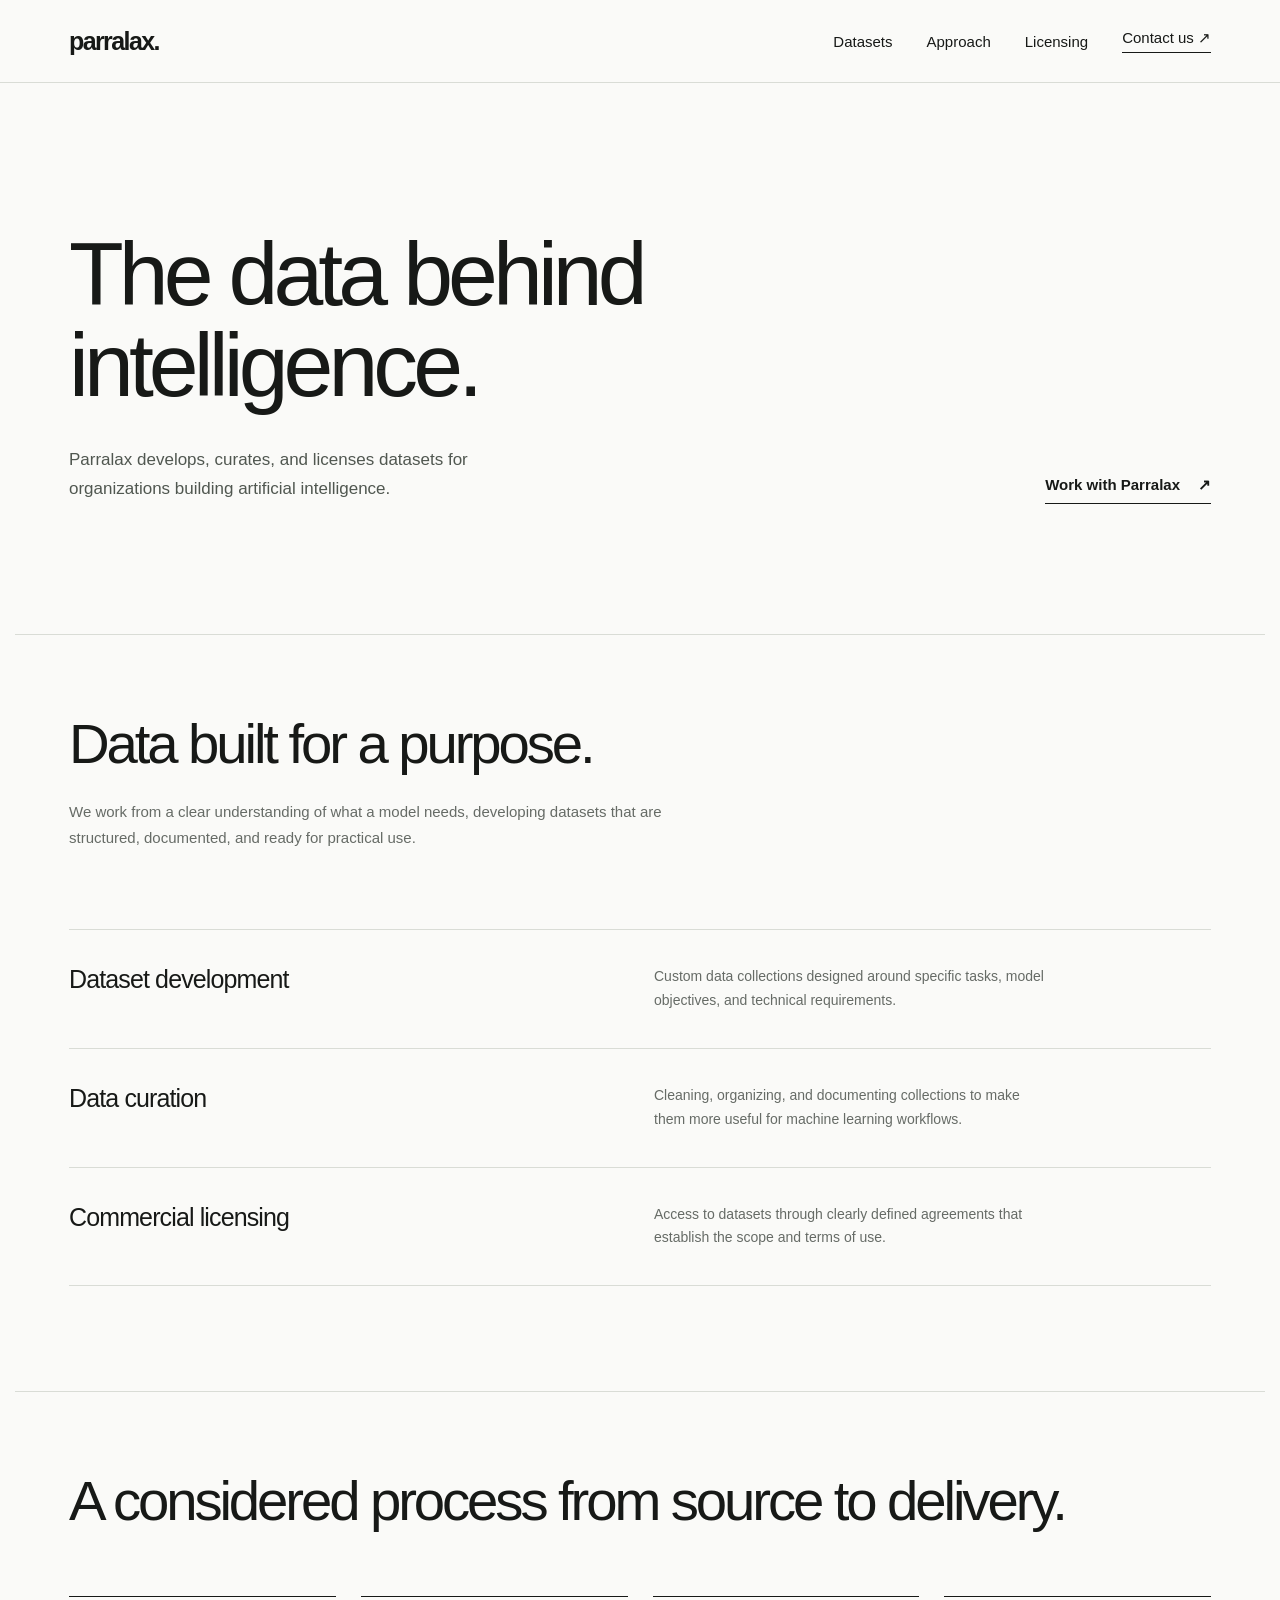
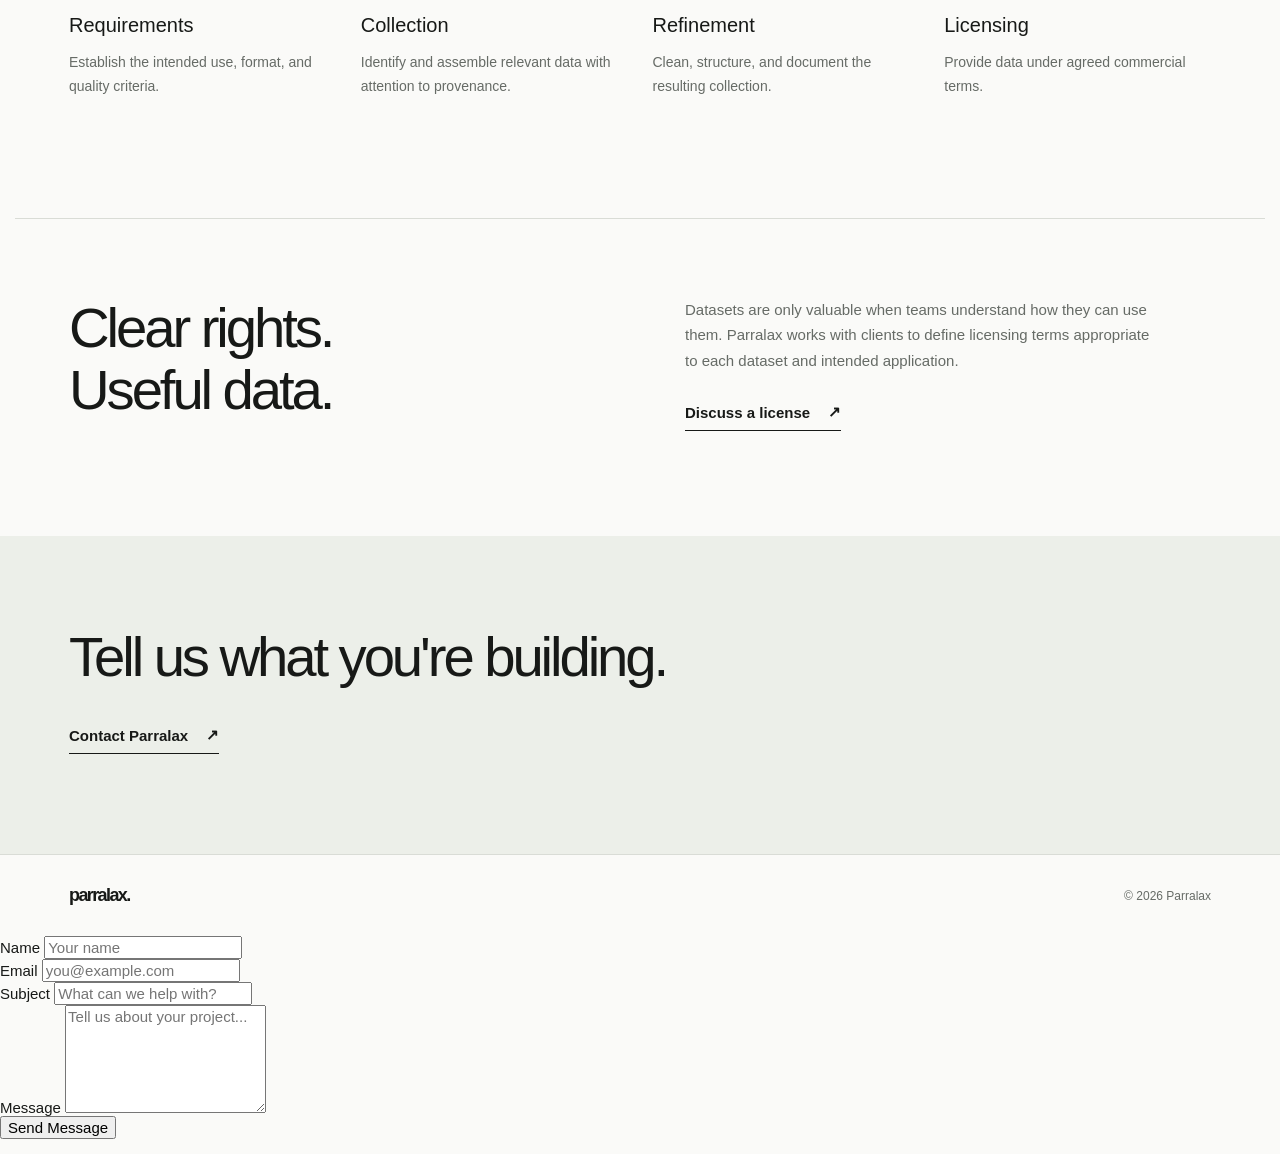
==== index.html @ 5c869d38 "Refactor contact form structure and improve semantics" ====
<!DOCTYPE html>

<html lang="en"><head><meta charset="utf-8"/><meta content="width=device-width, initial-scale=1" name="viewport"/><title>Parralax</title><style>
:root{--paper:#fafaf8;--ink:#171917;--muted:#666b66;--rule:#d9dcd6;--accent:#445a4b}*{box-sizing:border-box}html{scroll-behavior:smooth}body{margin:0;background:var(--paper);color:var(--ink);font-family:Arial,Helvetica,sans-serif;font-size:15px;-webkit-font-smoothing:antialiased}a{color:inherit;text-decoration:none}button,input,textarea,select{font:inherit}button{cursor:pointer}.shell{max-width:1250px;margin:auto;padding:0 54px}.header{border-bottom:1px solid var(--rule)}.header-inner{height:82px;display:flex;align-items:center;justify-content:space-between}.logo{font-weight:700;font-size:25px;letter-spacing:-1.6px}.nav{display:flex;align-items:center;gap:34px;font-size:13px}.nav a:hover,.footer a:hover{color:var(--accent)}.nav .contact-link{border-bottom:1px solid var(--ink);padding-bottom:5px}.eyebrow{font-size:11px;letter-spacing:.12em;text-transform:uppercase;font-weight:700;color:var(--muted)}h1,h2,h3,p{margin-top:0}h1,h2{font-weight:500;letter-spacing:-.055em}h1{font-size:clamp(58px,7vw,105px);line-height:1.02;max-width:930px;margin:34px 0 34px}h2{font-size:clamp(35px,4.4vw,61px);line-height:1.1;margin:0}p{line-height:1.7}.hero{padding-top:112px;padding-bottom:130px}.hero-bottom{display:flex;justify-content:space-between;gap:50px;align-items:end}.hero-bottom p{max-width:460px;font-size:17px;color:#505750;margin:0}.text-link{display:inline-flex;align-items:center;gap:18px;font-size:13px;font-weight:700;border-bottom:1px solid var(--ink);padding-bottom:9px;white-space:nowrap}.text-link:hover{color:var(--accent);border-color:var(--accent)}.section{border-top:1px solid var(--rule);padding-top:78px;padding-bottom:105px}.section-top{display:grid;grid-template-columns:1fr 2fr;gap:60px;margin-bottom:64px}.section-top p{max-width:620px;color:var(--muted);margin-top:25px}.offerings{border-top:1px solid var(--rule)}.offering{display:grid;grid-template-columns:90px 1fr 1fr;gap:28px;align-items:start;padding:35px 0;border-bottom:1px solid var(--rule)}.offering .index{font-size:12px;color:var(--muted);padding-top:6px}.offering h3{font-size:25px;font-weight:500;letter-spacing:-.035em;margin:0}.offering p{max-width:390px;color:var(--muted);font-size:14px;margin:0}.process{display:grid;grid-template-columns:repeat(4,1fr);gap:25px}.process article{border-top:1px solid var(--ink);padding-top:17px}.process span{font-size:12px;color:var(--muted)}.process h3{font-weight:500;font-size:20px;margin:45px 0 14px}.process p{font-size:14px;color:var(--muted)}.licensing{display:grid;grid-template-columns:1fr 1fr;gap:90px;align-items:start}.licensing p{color:var(--muted);max-width:470px}.licensing .text-link{margin-top:15px}.bottom-cta{background:#ecefe9;padding:90px 0 100px}.bottom-cta h2{max-width:680px;margin:20px 0 38px}.footer{border-top:1px solid var(--rule);padding:30px 0}.footer-inner{display:flex;justify-content:space-between;gap:20px;color:var(--muted);font-size:12px}.footer .logo{font-size:18px;color:var(--ink)}.page{display:none}.page.active{display:block}.contact-hero{padding:100px 0 75px;border-bottom:1px solid var(--rule)}.contact-hero h1{font-size:clamp(55px,6vw,83px);margin-bottom:20px}.contact-hero p{font-size:17px;max-width:570px;color:var(--muted)}.contact-grid{display:grid;grid-template-columns:1fr 1.35fr;gap:110px;padding-top:75px;padding-bottom:120px}.contact-info h2{font-size:33px;margin:18px 0 25px}.contact-info p{color:var(--muted);max-width:340px}.contact-info a{border-bottom:1px solid var(--ink);padding-bottom:4px}.contact-form{display:grid;gap:23px}.field{display:grid;gap:9px}.field label{font-size:12px;font-weight:700}.field input,.field select,.field textarea{width:100%;border:1px solid #c8cec7;background:transparent;border-radius:0;padding:15px 14px;color:var(--ink);outline:none}.field input:focus,.field textarea:focus,.field select:focus{border-color:var(--ink)}.field textarea{min-height:155px;resize:vertical}.submit{background:var(--ink);color:white;border:1px solid var(--ink);padding:16px 23px;justify-self:start;font-size:13px}.submit:hover{background:#394b3e}.form-note{font-size:12px;color:var(--muted);max-width:440px}.mobile-menu{display:none}@media(max-width:750px){.shell{padding:0 24px}.header-inner{height:70px}.nav{gap:17px}.nav .desktop{display:none}.hero{padding-top:80px;padding-bottom:90px}.hero-bottom,.section-top,.licensing,.contact-grid{display:block}.hero-bottom p{margin-bottom:35px}.section{padding-top:60px;padding-bottom:75px}.section-top{margin-bottom:45px}.section-top h2{margin-top:25px}.offering{grid-template-columns:40px 1fr;gap:16px}.offering p{grid-column:2}.process{grid-template-columns:1fr 1fr;gap:25px}.process h3{margin-top:25px}.licensing p{margin-top:25px}.contact-grid{padding-top:55px;padding-bottom:85px}.contact-info{margin-bottom:50px}.footer-inner{flex-wrap:wrap}h1{letter-spacing:-.06em}}@media(max-width:430px){.process{grid-template-columns:1fr}.nav{font-size:12px}.logo{font-size:22px}}

/* Simplified hierarchy: no microcopy or numbered labels */
.section-top{grid-template-columns:1fr;gap:0}.offering{grid-template-columns:1fr 1fr}.offering p{grid-column:auto}.contact-info h2{margin-top:0}.bottom-cta h2{margin-top:0}.process h3{margin-top:0}.footer-inner{align-items:center}.field label{font-size:14px}.nav,.text-link,.submit{font-size:15px}@media(max-width:750px){.offering{grid-template-columns:1fr}.offering p{grid-column:auto}}
</style><link href="[data-uri]" rel="icon" type="image/png"/></head><body><header class="header"><div class="shell header-inner"><a class="logo" data-page="home" href="#home">parralax.</a><nav class="nav"><a class="desktop" data-anchor="datasets" data-page="home" href="#datasets">Datasets</a><a class="desktop" data-anchor="approach" data-page="home" href="#approach">Approach</a><a class="desktop" data-anchor="licensing" data-page="home" href="#licensing">Licensing</a><a class="contact-link" data-page="contact" href="#contact">Contact us ↗</a></nav></div></header>
<main><div class="page active" id="home"><section class="shell hero"><h1>The data behind intelligence.</h1><div class="hero-bottom"><p>Parralax develops, curates, and licenses datasets for organizations building artificial intelligence.</p><a class="text-link" data-page="contact" href="#contact">Work with Parralax <span>↗</span></a></div></section><section class="shell section" id="datasets"><div class="section-top"><div><h2>Data built for a purpose.</h2><p>We work from a clear understanding of what a model needs, developing datasets that are structured, documented, and ready for practical use.</p></div></div><div class="offerings"><article class="offering"><h3>Dataset development</h3><p>Custom data collections designed around specific tasks, model objectives, and technical requirements.</p></article><article class="offering"><h3>Data curation</h3><p>Cleaning, organizing, and documenting collections to make them more useful for machine learning workflows.</p></article><article class="offering"><h3>Commercial licensing</h3><p>Access to datasets through clearly defined agreements that establish the scope and terms of use.</p></article></div></section><section class="shell section" id="approach"><div class="section-top"><div><h2>A considered process from source to delivery.</h2></div></div><div class="process"><article><h3>Requirements</h3><p>Establish the intended use, format, and quality criteria.</p></article><article><h3>Collection</h3><p>Identify and assemble relevant data with attention to provenance.</p></article><article><h3>Refinement</h3><p>Clean, structure, and document the resulting collection.</p></article><article><h3>Licensing</h3><p>Provide data under agreed commercial terms.</p></article></div></section><section class="shell section" id="licensing"><div class="licensing"><div><h2>Clear rights.<br/>Useful data.</h2></div><div><p>Datasets are only valuable when teams understand how they can use them. Parralax works with clients to define licensing terms appropriate to each dataset and intended application.</p><a class="text-link" data-page="contact" href="#contact">Discuss a license <span>↗</span></a></div></div></section><section class="bottom-cta"><div class="shell"><h2>Tell us what you're building.</h2><a class="text-link" data-page="contact" href="#contact">Contact Parralax <span>↗</span></a></div></section></div>
<div class="page" id="contact"><section class="shell contact-hero"><h1>Let's talk data.</h1><p>Looking for a dataset, exploring licensing, or interested in a custom project? Tell us what you have in mind.</p></section><section class="shell contact-grid"><div class="contact-info"><h2>Start a conversation.</h2><p>Share a few details about your organization and what you're looking to build. We'll use that information to understand your inquiry.</p><p>For general inquiries:<br/><a href="mailto:michaelzhymanov@gmail.com">michaelzhymanov@gmail.com</a></p></div><form class="contact-form" id="inquiry-form"><div class="field"><label for="name">Your name *</label><input autocomplete="name" id="name" name="name" required=""/></div><div class="field"><label for="email">Work email *</label><input autocomplete="email" id="email" name="email" required="" type="email"/></div><div class="field"><label for="organization">Organization</label><input autocomplete="organization" id="organization" name="organization"/></div><div class="field"><label for="interest">What are you interested in?</label><select id="interest" name="interest"><option>Custom dataset development</option><option>Existing datasets</option><option>Data licensing</option><option>General inquiry</option></select></div><div class="field"><label for="message">Tell us about your project *</label><textarea id="message" name="message" placeholder="What type of data do you need? What are you building?" required=""></textarea></div><button class="submit" type="submit">Prepare email ↗</button></form></section></div></main>
<footer class="footer"><div class="shell footer-inner"><a class="logo" data-page="home" href="#home">parralax.</a><span>© 2026 Parralax</span></div></footer><script>
function showPage(){let isContact=location.hash==='#contact';document.querySelectorAll('.page').forEach(p=>p.classList.toggle('active',p.id===(isContact?'contact':'home')));if(isContact){window.scrollTo(0,0)}else if(location.hash&&location.hash!=='#home'){requestAnimationFrame(()=>document.querySelector(location.hash)?.scrollIntoView())}else{window.scrollTo(0,0)}}window.addEventListener('hashchange',showPage);showPage();document.getElementById('inquiry-form').addEventListener('submit',e=>{e.preventDefault();const f=e.currentTarget;if(!f.reportValidity())return;const d=new FormData(f);const body=`Name: ${d.get('name')}\nEmail: ${d.get('email')}\nOrganization: ${d.get('organization')}\nInterest: ${d.get('interest')}\n\n${d.get('message')}`;location.href=`mailto:michaelzhymanov@gmail.com?subject=${encodeURIComponent('Parralax inquiry: '+d.get('interest'))}&body=${encodeURIComponent(body)}`});
</script></body></html>

<form id="contact-form">
  <div class="form-group">
    <label for="name">Name</label>
    <input
      type="text"
      id="name"
      name="name"
      placeholder="Your name"
      autocomplete="name"
      required
    />
  </div>

  <div class="form-group">
    <label for="email">Email</label>
    <input
      type="email"
      id="email"
      name="email"
      placeholder="you@example.com"
      autocomplete="email"
      required
    />
  </div>

  <div class="form-group">
    <label for="subject">Subject</label>
    <input
      type="text"
      id="subject"
      name="subject"
      placeholder="What can we help with?"
      required
    />
  </div>

  <div class="form-group">
    <label for="message">Message</label>
    <textarea
      id="message"
      name="message"
      rows="6"
      placeholder="Tell us about your project..."
      required
    ></textarea>
  </div>

  <button type="submit" id="submit-button">
    Send Message
  </button>

  <p
    id="form-status"
    role="status"
    aria-live="polite"
  ></p>
</form>

<script src="contact.js" defer></script>
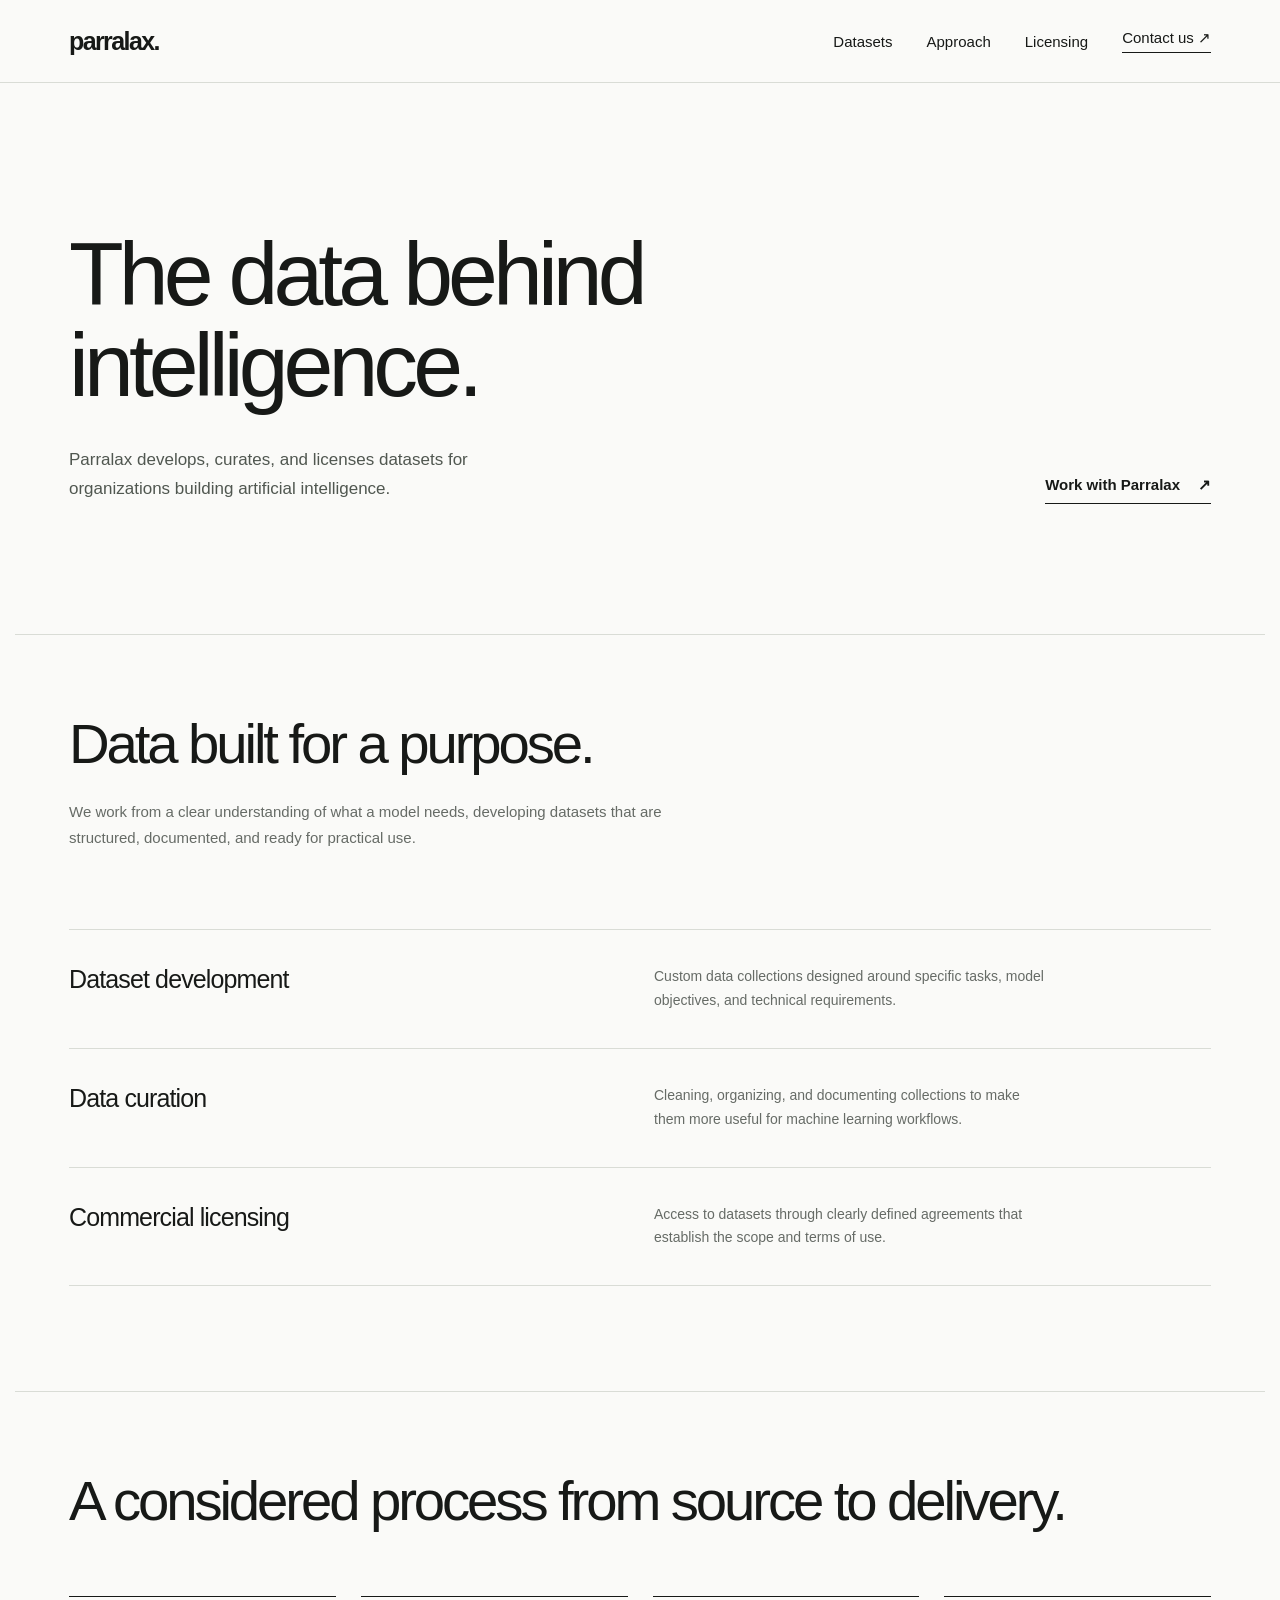
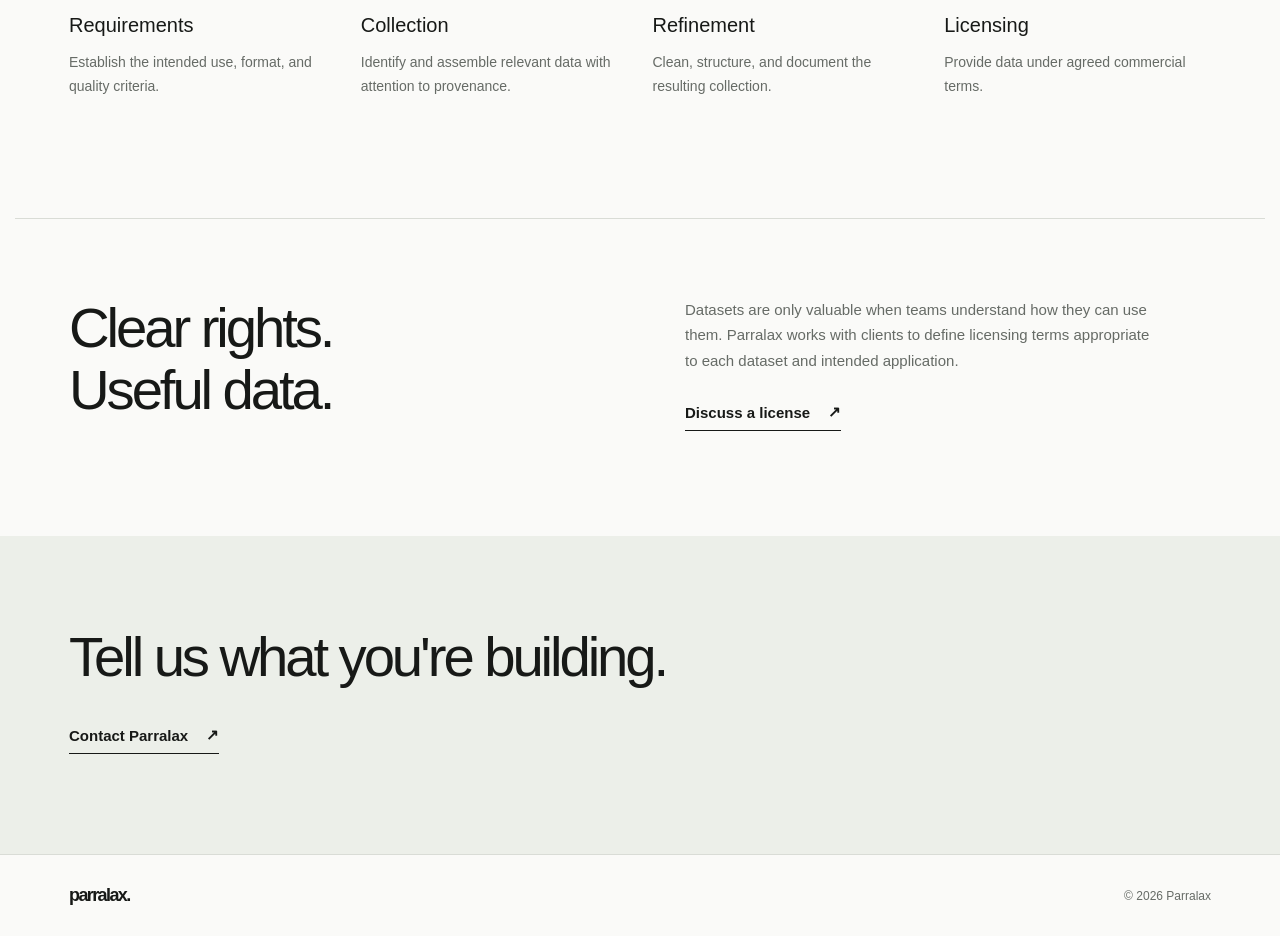
==== commit 1432916a: "Remove contact form and associated scripts" ====
--- a/index.html
+++ b/index.html
@@ -12,63 +12,4 @@
 function showPage(){let isContact=location.hash==='#contact';document.querySelectorAll('.page').forEach(p=>p.classList.toggle('active',p.id===(isContact?'contact':'home')));if(isContact){window.scrollTo(0,0)}else if(location.hash&&location.hash!=='#home'){requestAnimationFrame(()=>document.querySelector(location.hash)?.scrollIntoView())}else{window.scrollTo(0,0)}}window.addEventListener('hashchange',showPage);showPage();document.getElementById('inquiry-form').addEventListener('submit',e=>{e.preventDefault();const f=e.currentTarget;if(!f.reportValidity())return;const d=new FormData(f);const body=`Name: ${d.get('name')}\nEmail: ${d.get('email')}\nOrganization: ${d.get('organization')}\nInterest: ${d.get('interest')}\n\n${d.get('message')}`;location.href=`mailto:michaelzhymanov@gmail.com?subject=${encodeURIComponent('Parralax inquiry: '+d.get('interest'))}&body=${encodeURIComponent(body)}`});
 </script></body></html>
 
-<form id="contact-form">
-  <div class="form-group">
-    <label for="name">Name</label>
-    <input
-      type="text"
-      id="name"
-      name="name"
-      placeholder="Your name"
-      autocomplete="name"
-      required
-    />
-  </div>
 
-  <div class="form-group">
-    <label for="email">Email</label>
-    <input
-      type="email"
-      id="email"
-      name="email"
-      placeholder="you@example.com"
-      autocomplete="email"
-      required
-    />
-  </div>
-
-  <div class="form-group">
-    <label for="subject">Subject</label>
-    <input
-      type="text"
-      id="subject"
-      name="subject"
-      placeholder="What can we help with?"
-      required
-    />
-  </div>
-
-  <div class="form-group">
-    <label for="message">Message</label>
-    <textarea
-      id="message"
-      name="message"
-      rows="6"
-      placeholder="Tell us about your project..."
-      required
-    ></textarea>
-  </div>
-
-  <button type="submit" id="submit-button">
-    Send Message
-  </button>
-
-  <p
-    id="form-status"
-    role="status"
-    aria-live="polite"
-  ></p>
-</form>
-
-<script src="contact.js" defer></script>
-
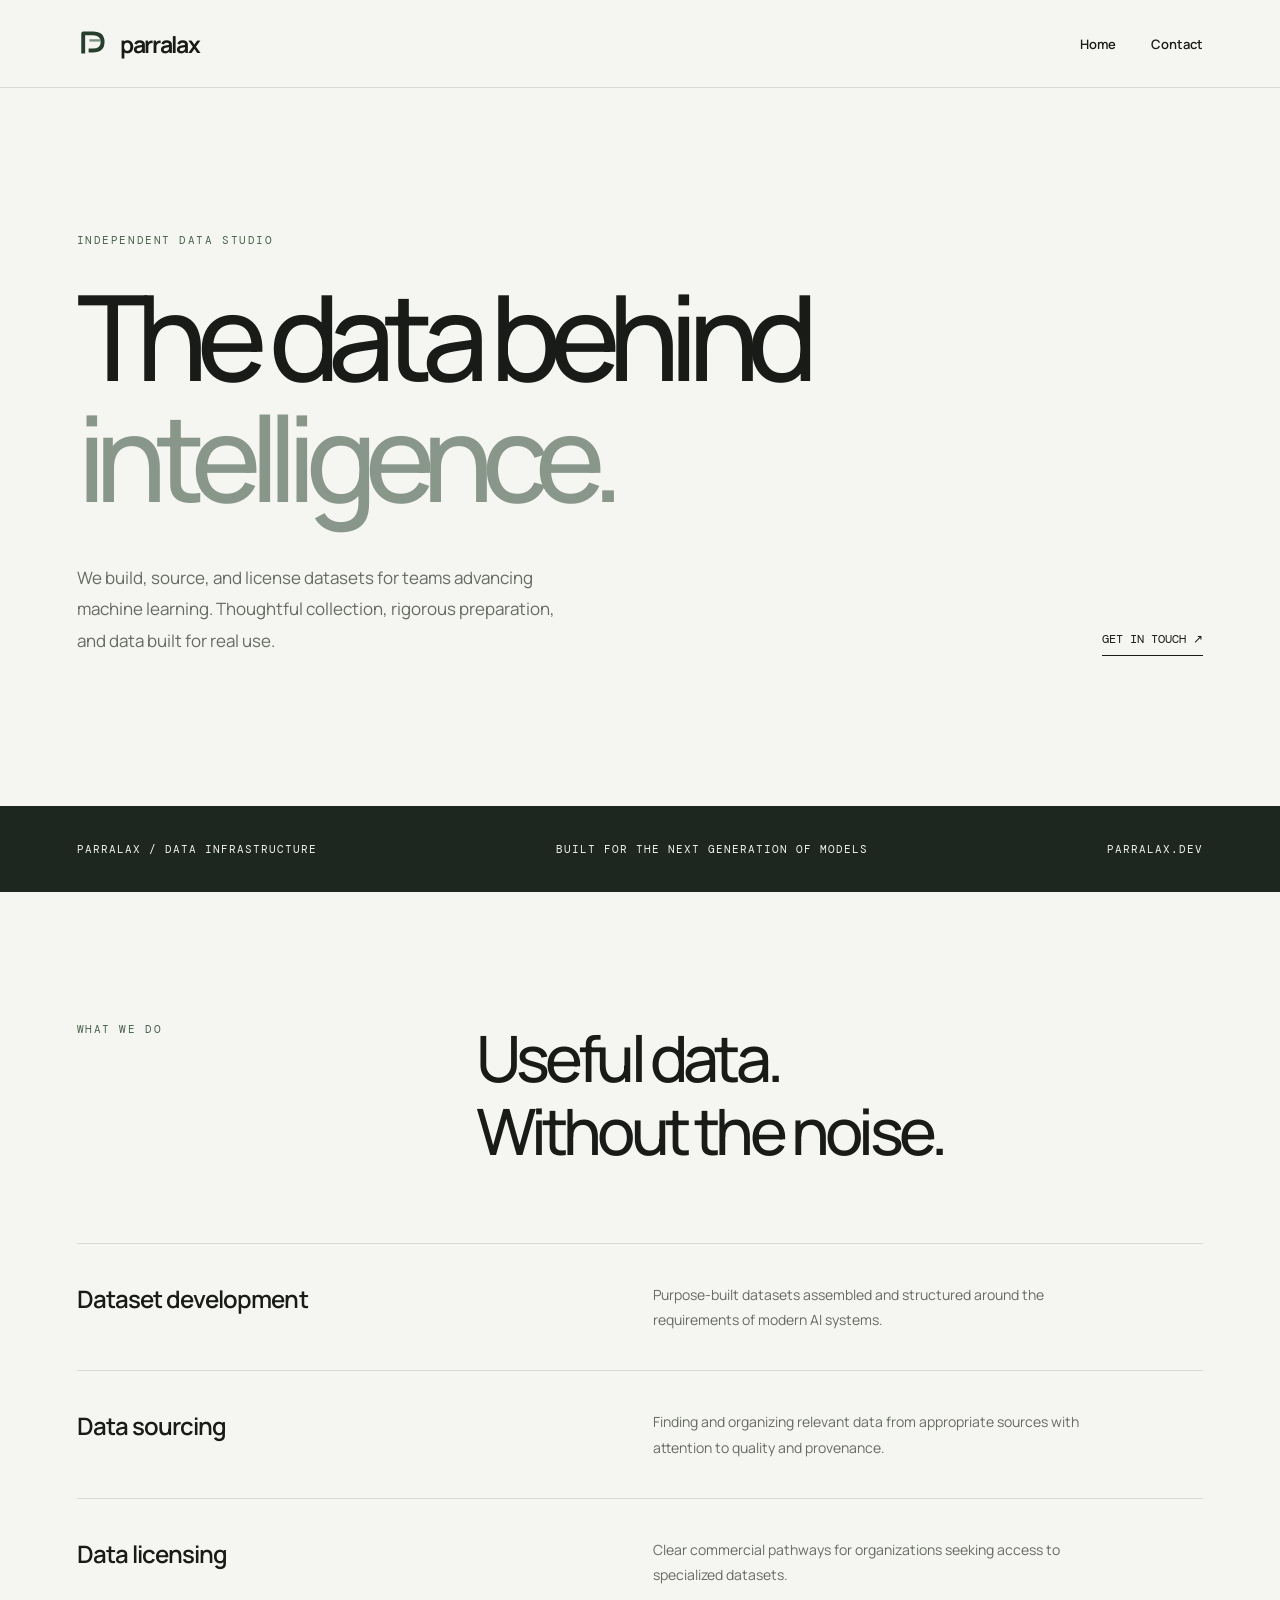
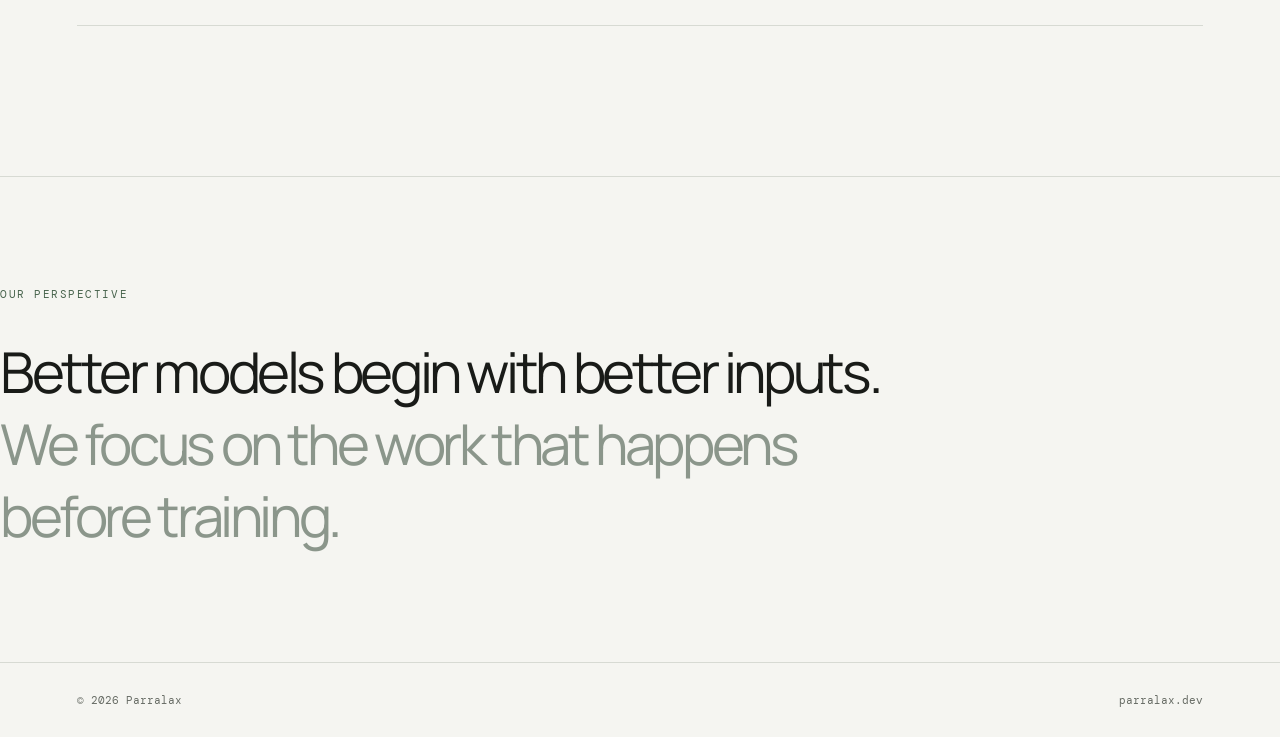
==== commit 2699960b: "Update index.html" ====
--- a/index.html
+++ b/index.html
@@ -1,15 +1,5 @@
-<!DOCTYPE html>
-
-<html lang="en"><head><meta charset="utf-8"/><meta content="width=device-width, initial-scale=1" name="viewport"/><title>Parralax</title><style>
-:root{--paper:#fafaf8;--ink:#171917;--muted:#666b66;--rule:#d9dcd6;--accent:#445a4b}*{box-sizing:border-box}html{scroll-behavior:smooth}body{margin:0;background:var(--paper);color:var(--ink);font-family:Arial,Helvetica,sans-serif;font-size:15px;-webkit-font-smoothing:antialiased}a{color:inherit;text-decoration:none}button,input,textarea,select{font:inherit}button{cursor:pointer}.shell{max-width:1250px;margin:auto;padding:0 54px}.header{border-bottom:1px solid var(--rule)}.header-inner{height:82px;display:flex;align-items:center;justify-content:space-between}.logo{font-weight:700;font-size:25px;letter-spacing:-1.6px}.nav{display:flex;align-items:center;gap:34px;font-size:13px}.nav a:hover,.footer a:hover{color:var(--accent)}.nav .contact-link{border-bottom:1px solid var(--ink);padding-bottom:5px}.eyebrow{font-size:11px;letter-spacing:.12em;text-transform:uppercase;font-weight:700;color:var(--muted)}h1,h2,h3,p{margin-top:0}h1,h2{font-weight:500;letter-spacing:-.055em}h1{font-size:clamp(58px,7vw,105px);line-height:1.02;max-width:930px;margin:34px 0 34px}h2{font-size:clamp(35px,4.4vw,61px);line-height:1.1;margin:0}p{line-height:1.7}.hero{padding-top:112px;padding-bottom:130px}.hero-bottom{display:flex;justify-content:space-between;gap:50px;align-items:end}.hero-bottom p{max-width:460px;font-size:17px;color:#505750;margin:0}.text-link{display:inline-flex;align-items:center;gap:18px;font-size:13px;font-weight:700;border-bottom:1px solid var(--ink);padding-bottom:9px;white-space:nowrap}.text-link:hover{color:var(--accent);border-color:var(--accent)}.section{border-top:1px solid var(--rule);padding-top:78px;padding-bottom:105px}.section-top{display:grid;grid-template-columns:1fr 2fr;gap:60px;margin-bottom:64px}.section-top p{max-width:620px;color:var(--muted);margin-top:25px}.offerings{border-top:1px solid var(--rule)}.offering{display:grid;grid-template-columns:90px 1fr 1fr;gap:28px;align-items:start;padding:35px 0;border-bottom:1px solid var(--rule)}.offering .index{font-size:12px;color:var(--muted);padding-top:6px}.offering h3{font-size:25px;font-weight:500;letter-spacing:-.035em;margin:0}.offering p{max-width:390px;color:var(--muted);font-size:14px;margin:0}.process{display:grid;grid-template-columns:repeat(4,1fr);gap:25px}.process article{border-top:1px solid var(--ink);padding-top:17px}.process span{font-size:12px;color:var(--muted)}.process h3{font-weight:500;font-size:20px;margin:45px 0 14px}.process p{font-size:14px;color:var(--muted)}.licensing{display:grid;grid-template-columns:1fr 1fr;gap:90px;align-items:start}.licensing p{color:var(--muted);max-width:470px}.licensing .text-link{margin-top:15px}.bottom-cta{background:#ecefe9;padding:90px 0 100px}.bottom-cta h2{max-width:680px;margin:20px 0 38px}.footer{border-top:1px solid var(--rule);padding:30px 0}.footer-inner{display:flex;justify-content:space-between;gap:20px;color:var(--muted);font-size:12px}.footer .logo{font-size:18px;color:var(--ink)}.page{display:none}.page.active{display:block}.contact-hero{padding:100px 0 75px;border-bottom:1px solid var(--rule)}.contact-hero h1{font-size:clamp(55px,6vw,83px);margin-bottom:20px}.contact-hero p{font-size:17px;max-width:570px;color:var(--muted)}.contact-grid{display:grid;grid-template-columns:1fr 1.35fr;gap:110px;padding-top:75px;padding-bottom:120px}.contact-info h2{font-size:33px;margin:18px 0 25px}.contact-info p{color:var(--muted);max-width:340px}.contact-info a{border-bottom:1px solid var(--ink);padding-bottom:4px}.contact-form{display:grid;gap:23px}.field{display:grid;gap:9px}.field label{font-size:12px;font-weight:700}.field input,.field select,.field textarea{width:100%;border:1px solid #c8cec7;background:transparent;border-radius:0;padding:15px 14px;color:var(--ink);outline:none}.field input:focus,.field textarea:focus,.field select:focus{border-color:var(--ink)}.field textarea{min-height:155px;resize:vertical}.submit{background:var(--ink);color:white;border:1px solid var(--ink);padding:16px 23px;justify-self:start;font-size:13px}.submit:hover{background:#394b3e}.form-note{font-size:12px;color:var(--muted);max-width:440px}.mobile-menu{display:none}@media(max-width:750px){.shell{padding:0 24px}.header-inner{height:70px}.nav{gap:17px}.nav .desktop{display:none}.hero{padding-top:80px;padding-bottom:90px}.hero-bottom,.section-top,.licensing,.contact-grid{display:block}.hero-bottom p{margin-bottom:35px}.section{padding-top:60px;padding-bottom:75px}.section-top{margin-bottom:45px}.section-top h2{margin-top:25px}.offering{grid-template-columns:40px 1fr;gap:16px}.offering p{grid-column:2}.process{grid-template-columns:1fr 1fr;gap:25px}.process h3{margin-top:25px}.licensing p{margin-top:25px}.contact-grid{padding-top:55px;padding-bottom:85px}.contact-info{margin-bottom:50px}.footer-inner{flex-wrap:wrap}h1{letter-spacing:-.06em}}@media(max-width:430px){.process{grid-template-columns:1fr}.nav{font-size:12px}.logo{font-size:22px}}
-
-/* Simplified hierarchy: no microcopy or numbered labels */
-.section-top{grid-template-columns:1fr;gap:0}.offering{grid-template-columns:1fr 1fr}.offering p{grid-column:auto}.contact-info h2{margin-top:0}.bottom-cta h2{margin-top:0}.process h3{margin-top:0}.footer-inner{align-items:center}.field label{font-size:14px}.nav,.text-link,.submit{font-size:15px}@media(max-width:750px){.offering{grid-template-columns:1fr}.offering p{grid-column:auto}}
-</style><link href="[data-uri]" rel="icon" type="image/png"/></head><body><header class="header"><div class="shell header-inner"><a class="logo" data-page="home" href="#home">parralax.</a><nav class="nav"><a class="desktop" data-anchor="datasets" data-page="home" href="#datasets">Datasets</a><a class="desktop" data-anchor="approach" data-page="home" href="#approach">Approach</a><a class="desktop" data-anchor="licensing" data-page="home" href="#licensing">Licensing</a><a class="contact-link" data-page="contact" href="#contact">Contact us ↗</a></nav></div></header>
-<main><div class="page active" id="home"><section class="shell hero"><h1>The data behind intelligence.</h1><div class="hero-bottom"><p>Parralax develops, curates, and licenses datasets for organizations building artificial intelligence.</p><a class="text-link" data-page="contact" href="#contact">Work with Parralax <span>↗</span></a></div></section><section class="shell section" id="datasets"><div class="section-top"><div><h2>Data built for a purpose.</h2><p>We work from a clear understanding of what a model needs, developing datasets that are structured, documented, and ready for practical use.</p></div></div><div class="offerings"><article class="offering"><h3>Dataset development</h3><p>Custom data collections designed around specific tasks, model objectives, and technical requirements.</p></article><article class="offering"><h3>Data curation</h3><p>Cleaning, organizing, and documenting collections to make them more useful for machine learning workflows.</p></article><article class="offering"><h3>Commercial licensing</h3><p>Access to datasets through clearly defined agreements that establish the scope and terms of use.</p></article></div></section><section class="shell section" id="approach"><div class="section-top"><div><h2>A considered process from source to delivery.</h2></div></div><div class="process"><article><h3>Requirements</h3><p>Establish the intended use, format, and quality criteria.</p></article><article><h3>Collection</h3><p>Identify and assemble relevant data with attention to provenance.</p></article><article><h3>Refinement</h3><p>Clean, structure, and document the resulting collection.</p></article><article><h3>Licensing</h3><p>Provide data under agreed commercial terms.</p></article></div></section><section class="shell section" id="licensing"><div class="licensing"><div><h2>Clear rights.<br/>Useful data.</h2></div><div><p>Datasets are only valuable when teams understand how they can use them. Parralax works with clients to define licensing terms appropriate to each dataset and intended application.</p><a class="text-link" data-page="contact" href="#contact">Discuss a license <span>↗</span></a></div></div></section><section class="bottom-cta"><div class="shell"><h2>Tell us what you're building.</h2><a class="text-link" data-page="contact" href="#contact">Contact Parralax <span>↗</span></a></div></section></div>
-<div class="page" id="contact"><section class="shell contact-hero"><h1>Let's talk data.</h1><p>Looking for a dataset, exploring licensing, or interested in a custom project? Tell us what you have in mind.</p></section><section class="shell contact-grid"><div class="contact-info"><h2>Start a conversation.</h2><p>Share a few details about your organization and what you're looking to build. We'll use that information to understand your inquiry.</p><p>For general inquiries:<br/><a href="mailto:michaelzhymanov@gmail.com">michaelzhymanov@gmail.com</a></p></div><form class="contact-form" id="inquiry-form"><div class="field"><label for="name">Your name *</label><input autocomplete="name" id="name" name="name" required=""/></div><div class="field"><label for="email">Work email *</label><input autocomplete="email" id="email" name="email" required="" type="email"/></div><div class="field"><label for="organization">Organization</label><input autocomplete="organization" id="organization" name="organization"/></div><div class="field"><label for="interest">What are you interested in?</label><select id="interest" name="interest"><option>Custom dataset development</option><option>Existing datasets</option><option>Data licensing</option><option>General inquiry</option></select></div><div class="field"><label for="message">Tell us about your project *</label><textarea id="message" name="message" placeholder="What type of data do you need? What are you building?" required=""></textarea></div><button class="submit" type="submit">Prepare email ↗</button></form></section></div></main>
-<footer class="footer"><div class="shell footer-inner"><a class="logo" data-page="home" href="#home">parralax.</a><span>© 2026 Parralax</span></div></footer><script>
-function showPage(){let isContact=location.hash==='#contact';document.querySelectorAll('.page').forEach(p=>p.classList.toggle('active',p.id===(isContact?'contact':'home')));if(isContact){window.scrollTo(0,0)}else if(location.hash&&location.hash!=='#home'){requestAnimationFrame(()=>document.querySelector(location.hash)?.scrollIntoView())}else{window.scrollTo(0,0)}}window.addEventListener('hashchange',showPage);showPage();document.getElementById('inquiry-form').addEventListener('submit',e=>{e.preventDefault();const f=e.currentTarget;if(!f.reportValidity())return;const d=new FormData(f);const body=`Name: ${d.get('name')}\nEmail: ${d.get('email')}\nOrganization: ${d.get('organization')}\nInterest: ${d.get('interest')}\n\n${d.get('message')}`;location.href=`mailto:michaelzhymanov@gmail.com?subject=${encodeURIComponent('Parralax inquiry: '+d.get('interest'))}&body=${encodeURIComponent(body)}`});
-</script></body></html>
-
-
+<!doctype html>
+<html lang="en"><head><meta charset="utf-8"><meta name="viewport" content="width=device-width,initial-scale=1"><meta name="theme-color" content="#f5f5f1"><meta name="description" content="Parralax develops and licenses datasets for machine learning."><title>Parralax — Data for intelligence</title><link rel="icon" type="image/svg+xml" href="data:image/svg+xml,%3Csvg%20xmlns%3D%22http%3A%2F%2Fwww.w3.org%2F2000%2Fsvg%22%20viewBox%3D%220%200%2064%2064%22%3E%3Cpath%20d%3D%22M12%2055V9h23c15%200%2023%208%2023%2021S50%2051%2035%2051H25%22%20fill%3D%22none%22%20stroke%3D%22%23263e2c%22%20stroke-width%3D%228%22%20stroke-linejoin%3D%22round%22%2F%3E%3Cpath%20d%3D%22M25%2026h26%22%20stroke%3D%22%2378917c%22%20stroke-width%3D%225%22%2F%3E%3C%2Fsvg%3E"><style>
+@import url('https://fonts.googleapis.com/css2?family=DM+Mono:wght@400;500&family=Manrope:wght@400;500;600;700&display=swap');
+:root{--bg:#f5f5f1;--ink:#191b18;--muted:#666b64;--line:#d7dad3;--accent:#47634c}*{box-sizing:border-box}html{scroll-behavior:smooth}body{margin:0;background:var(--bg);color:var(--ink);font-family:Manrope,Arial,sans-serif;-webkit-font-smoothing:antialiased}a{color:inherit;text-decoration:none}header{height:88px;border-bottom:1px solid var(--line);display:flex;align-items:center;justify-content:space-between;padding:0 max(6vw,24px)}.brand{display:flex;gap:12px;align-items:center;font-weight:700;letter-spacing:-.055em;font-size:23px}.brand svg{width:31px;height:31px}.nav{display:flex;gap:35px;font-size:13px;font-weight:600}.nav a{transition:opacity .2s}.nav a:hover{opacity:.5}.shell{max-width:1420px;margin:auto;padding:0 max(6vw,24px)}.eyebrow{font:11px 'DM Mono',monospace;letter-spacing:.14em;text-transform:uppercase;color:var(--accent)}.hero{padding-top:145px;padding-bottom:150px;min-height:650px}.hero h1{font-size:clamp(60px,9.3vw,145px);font-weight:500;letter-spacing:-.095em;line-height:1.02;max-width:1150px;margin:28px 0 44px}.hero h1 em{font-style:normal;color:#89978a}.hero-bottom{display:flex;align-items:end;justify-content:space-between;gap:30px}.hero p{font-size:17px;line-height:1.85;color:var(--muted);max-width:480px;margin:0}.text-link{font:12px 'DM Mono',monospace;border-bottom:1px solid var(--ink);padding-bottom:8px;white-space:nowrap}.band{background:#1e2620;color:#f2f3ee;padding:36px max(6vw,24px);display:flex;justify-content:space-between;gap:20px;font:11px 'DM Mono',monospace;letter-spacing:.09em;text-transform:uppercase}.section{padding-top:130px;padding-bottom:150px}.section-header{display:grid;grid-template-columns:1fr 2fr;gap:35px;margin-bottom:75px}.section-header h2{font-size:clamp(36px,5vw,72px);letter-spacing:-.075em;line-height:1.14;font-weight:500;margin:0}.services{border-top:1px solid var(--line)}.service{display:grid;grid-template-columns:1fr 1fr;gap:25px;align-items:start;padding:38px 0;border-bottom:1px solid var(--line)}.service h3{font-size:24px;letter-spacing:-.04em;font-weight:600;margin:0}.service p{margin:0;color:var(--muted);font-size:14px;line-height:1.8;max-width:430px}.statement{padding:110px 0;border-top:1px solid var(--line)}.statement p{max-width:950px;font-size:clamp(30px,4.4vw,65px);line-height:1.28;letter-spacing:-.06em;margin:0}.statement span{color:#8b968b}footer{border-top:1px solid var(--line);padding:30px max(6vw,24px);display:flex;justify-content:space-between;color:var(--muted);font:11px 'DM Mono',monospace}.contact-kicker{font:12px 'DM Mono',monospace;letter-spacing:.08em;color:var(--accent);margin:0 0 24px}.contact-heading{font-size:clamp(54px,8vw,112px);font-weight:500;letter-spacing:-.085em;line-height:1.05;margin:0 0 72px}.contact-heading span{color:#8b968b}.contact-note{font:11px 'DM Mono',monospace;color:var(--muted);margin:18px 0 0}.contact{min-height:calc(100vh - 155px);display:flex;align-items:center;padding-top:90px;padding-bottom:110px}.contact-inner{width:100%}.contact-rule{height:1px;background:var(--line)}.contact a{display:flex;align-items:center;justify-content:space-between;gap:24px;padding:62px 0;font-size:clamp(24px,5.3vw,76px);font-weight:500;letter-spacing:-.07em;line-height:1.2;overflow-wrap:anywhere;transition:color .2s}.contact a:hover{color:var(--accent)}.contact-arrow{font-family:Arial,sans-serif;font-size:clamp(26px,4vw,55px);font-weight:400;letter-spacing:0;flex-shrink:0;transition:transform .2s}.contact a:hover .contact-arrow{transform:translate(5px,-5px)}.hidden{display:none!important}@media(max-width:700px){header{height:72px}.hero{padding-top:100px;padding-bottom:100px;min-height:auto}.hero-bottom,.band{flex-direction:column;align-items:start}.section{padding-top:90px;padding-bottom:100px}.section-header{grid-template-columns:1fr;gap:25px}.service{grid-template-columns:1fr}.service p{grid-column:1}.statement{padding:80px 0}.nav{gap:20px}.contact a{padding:40px 0;gap:10px}.contact-arrow{font-size:26px}footer{gap:15px;flex-wrap:wrap}}
+</style></head><body><header><a class="brand" href="#/" aria-label="Parralax home"><svg viewBox="0 0 40 40" fill="none" aria-hidden="true"><path d="M8 33V7h12.5C29 7 33 11.4 33 18s-4 11-12.5 11H15" stroke="#263e2c" stroke-width="5" stroke-linejoin="round"/><path d="M16 16h14" stroke="#78917c" stroke-width="3"/></svg>parralax</a><nav class="nav"><a href="#/" data-nav="home">Home</a><a href="#/contact" data-nav="contact">Contact</a></nav></header><main id="home"><section class="shell hero"><div class="eyebrow">Independent data studio</div><h1>The data behind <em>intelligence.</em></h1><div class="hero-bottom"><p>We build, source, and license datasets for teams advancing machine learning. Thoughtful collection, rigorous preparation, and data built for real use.</p><a class="text-link" href="#/contact">GET IN TOUCH ↗</a></div></section><div class="band"><span>Parralax / Data infrastructure</span><span>Built for the next generation of models</span><span>Parralax.dev</span></div><section class="shell section"><div class="section-header"><div class="eyebrow">What we do</div><h2>Useful data.<br>Without the noise.</h2></div><div class="services"><div class="service"><h3>Dataset development</h3><p>Purpose-built datasets assembled and structured around the requirements of modern AI systems.</p></div><div class="service"><h3>Data sourcing</h3><p>Finding and organizing relevant data from appropriate sources with attention to quality and provenance.</p></div><div class="service"><h3>Data licensing</h3><p>Clear commercial pathways for organizations seeking access to specialized datasets.</p></div></div></section><section class="shell statement"><div class="eyebrow" style="margin-bottom:35px">Our perspective</div><p>Better models begin with better inputs. <span>We focus on the work that happens before training.</span></p></section></main><main id="contact" class="shell contact hidden"><div class="contact-inner"><p class="contact-kicker">CONTACT / PARRALAX</p><h1 class="contact-heading">Contact me.</h1><div class="contact-rule"></div><a href="mailto:michaelzhymanov@gmail.com">michaelzhymanov@gmail.com<span class="contact-arrow" aria-hidden="true">↗</span></a><div class="contact-rule"></div></div></main><footer><span>© <span id="year"></span> Parralax</span><span>parralax.dev</span></footer><script>document.getElementById('year').textContent=new Date().getFullYear();function route(){let contact=location.hash.replace(/^#/, '').replace(/\/$/,'')==='/contact';document.getElementById('home').classList.toggle('hidden',contact);document.getElementById('contact').classList.toggle('hidden',!contact);document.title=contact?'Contact — Parralax':'Parralax — Data for intelligence';window.scrollTo(0,0)}addEventListener('hashchange',route);route();</script></body></html>
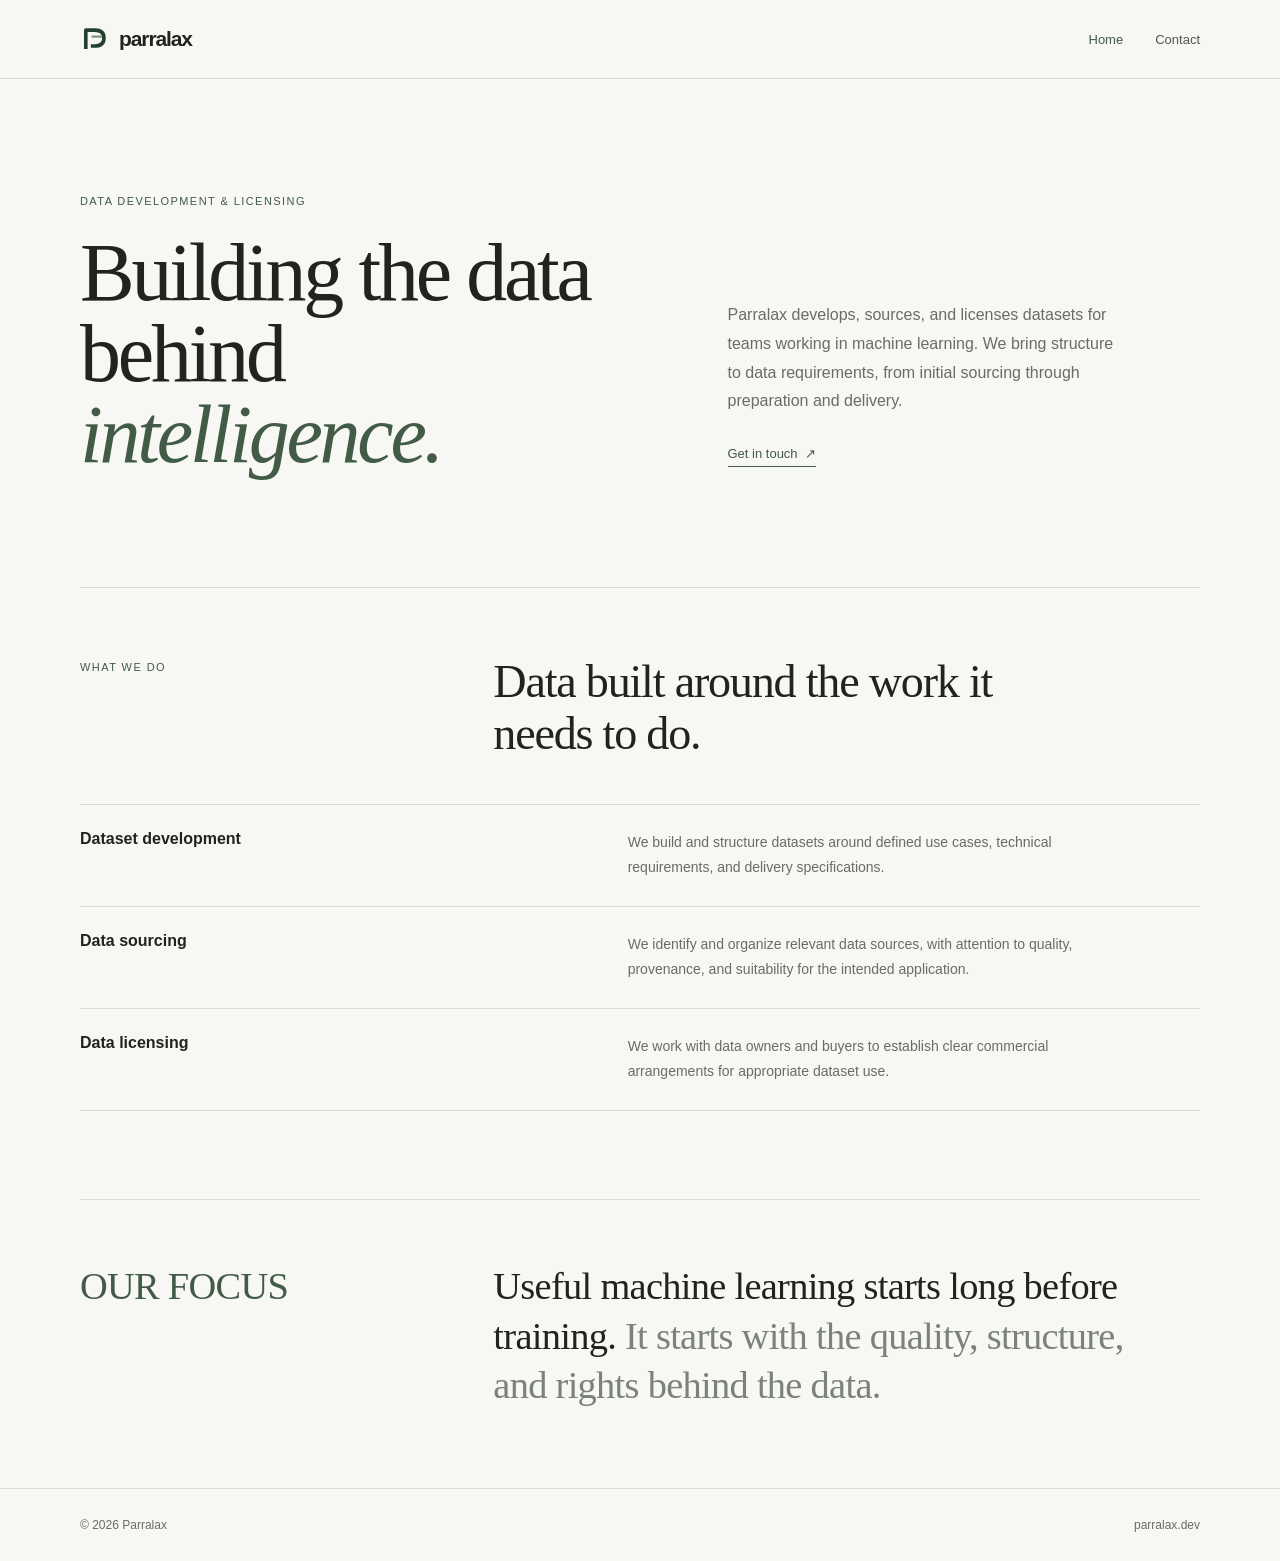
==== commit 5894bdc8: "Update index.html" ====
--- a/index.html
+++ b/index.html
@@ -1,5 +1,291 @@
 <!doctype html>
-<html lang="en"><head><meta charset="utf-8"><meta name="viewport" content="width=device-width,initial-scale=1"><meta name="theme-color" content="#f5f5f1"><meta name="description" content="Parralax develops and licenses datasets for machine learning."><title>Parralax — Data for intelligence</title><link rel="icon" type="image/svg+xml" href="data:image/svg+xml,%3Csvg%20xmlns%3D%22http%3A%2F%2Fwww.w3.org%2F2000%2Fsvg%22%20viewBox%3D%220%200%2064%2064%22%3E%3Cpath%20d%3D%22M12%2055V9h23c15%200%2023%208%2023%2021S50%2051%2035%2051H25%22%20fill%3D%22none%22%20stroke%3D%22%23263e2c%22%20stroke-width%3D%228%22%20stroke-linejoin%3D%22round%22%2F%3E%3Cpath%20d%3D%22M25%2026h26%22%20stroke%3D%22%2378917c%22%20stroke-width%3D%225%22%2F%3E%3C%2Fsvg%3E"><style>
-@import url('https://fonts.googleapis.com/css2?family=DM+Mono:wght@400;500&family=Manrope:wght@400;500;600;700&display=swap');
-:root{--bg:#f5f5f1;--ink:#191b18;--muted:#666b64;--line:#d7dad3;--accent:#47634c}*{box-sizing:border-box}html{scroll-behavior:smooth}body{margin:0;background:var(--bg);color:var(--ink);font-family:Manrope,Arial,sans-serif;-webkit-font-smoothing:antialiased}a{color:inherit;text-decoration:none}header{height:88px;border-bottom:1px solid var(--line);display:flex;align-items:center;justify-content:space-between;padding:0 max(6vw,24px)}.brand{display:flex;gap:12px;align-items:center;font-weight:700;letter-spacing:-.055em;font-size:23px}.brand svg{width:31px;height:31px}.nav{display:flex;gap:35px;font-size:13px;font-weight:600}.nav a{transition:opacity .2s}.nav a:hover{opacity:.5}.shell{max-width:1420px;margin:auto;padding:0 max(6vw,24px)}.eyebrow{font:11px 'DM Mono',monospace;letter-spacing:.14em;text-transform:uppercase;color:var(--accent)}.hero{padding-top:145px;padding-bottom:150px;min-height:650px}.hero h1{font-size:clamp(60px,9.3vw,145px);font-weight:500;letter-spacing:-.095em;line-height:1.02;max-width:1150px;margin:28px 0 44px}.hero h1 em{font-style:normal;color:#89978a}.hero-bottom{display:flex;align-items:end;justify-content:space-between;gap:30px}.hero p{font-size:17px;line-height:1.85;color:var(--muted);max-width:480px;margin:0}.text-link{font:12px 'DM Mono',monospace;border-bottom:1px solid var(--ink);padding-bottom:8px;white-space:nowrap}.band{background:#1e2620;color:#f2f3ee;padding:36px max(6vw,24px);display:flex;justify-content:space-between;gap:20px;font:11px 'DM Mono',monospace;letter-spacing:.09em;text-transform:uppercase}.section{padding-top:130px;padding-bottom:150px}.section-header{display:grid;grid-template-columns:1fr 2fr;gap:35px;margin-bottom:75px}.section-header h2{font-size:clamp(36px,5vw,72px);letter-spacing:-.075em;line-height:1.14;font-weight:500;margin:0}.services{border-top:1px solid var(--line)}.service{display:grid;grid-template-columns:1fr 1fr;gap:25px;align-items:start;padding:38px 0;border-bottom:1px solid var(--line)}.service h3{font-size:24px;letter-spacing:-.04em;font-weight:600;margin:0}.service p{margin:0;color:var(--muted);font-size:14px;line-height:1.8;max-width:430px}.statement{padding:110px 0;border-top:1px solid var(--line)}.statement p{max-width:950px;font-size:clamp(30px,4.4vw,65px);line-height:1.28;letter-spacing:-.06em;margin:0}.statement span{color:#8b968b}footer{border-top:1px solid var(--line);padding:30px max(6vw,24px);display:flex;justify-content:space-between;color:var(--muted);font:11px 'DM Mono',monospace}.contact-kicker{font:12px 'DM Mono',monospace;letter-spacing:.08em;color:var(--accent);margin:0 0 24px}.contact-heading{font-size:clamp(54px,8vw,112px);font-weight:500;letter-spacing:-.085em;line-height:1.05;margin:0 0 72px}.contact-heading span{color:#8b968b}.contact-note{font:11px 'DM Mono',monospace;color:var(--muted);margin:18px 0 0}.contact{min-height:calc(100vh - 155px);display:flex;align-items:center;padding-top:90px;padding-bottom:110px}.contact-inner{width:100%}.contact-rule{height:1px;background:var(--line)}.contact a{display:flex;align-items:center;justify-content:space-between;gap:24px;padding:62px 0;font-size:clamp(24px,5.3vw,76px);font-weight:500;letter-spacing:-.07em;line-height:1.2;overflow-wrap:anywhere;transition:color .2s}.contact a:hover{color:var(--accent)}.contact-arrow{font-family:Arial,sans-serif;font-size:clamp(26px,4vw,55px);font-weight:400;letter-spacing:0;flex-shrink:0;transition:transform .2s}.contact a:hover .contact-arrow{transform:translate(5px,-5px)}.hidden{display:none!important}@media(max-width:700px){header{height:72px}.hero{padding-top:100px;padding-bottom:100px;min-height:auto}.hero-bottom,.band{flex-direction:column;align-items:start}.section{padding-top:90px;padding-bottom:100px}.section-header{grid-template-columns:1fr;gap:25px}.service{grid-template-columns:1fr}.service p{grid-column:1}.statement{padding:80px 0}.nav{gap:20px}.contact a{padding:40px 0;gap:10px}.contact-arrow{font-size:26px}footer{gap:15px;flex-wrap:wrap}}
-</style></head><body><header><a class="brand" href="#/" aria-label="Parralax home"><svg viewBox="0 0 40 40" fill="none" aria-hidden="true"><path d="M8 33V7h12.5C29 7 33 11.4 33 18s-4 11-12.5 11H15" stroke="#263e2c" stroke-width="5" stroke-linejoin="round"/><path d="M16 16h14" stroke="#78917c" stroke-width="3"/></svg>parralax</a><nav class="nav"><a href="#/" data-nav="home">Home</a><a href="#/contact" data-nav="contact">Contact</a></nav></header><main id="home"><section class="shell hero"><div class="eyebrow">Independent data studio</div><h1>The data behind <em>intelligence.</em></h1><div class="hero-bottom"><p>We build, source, and license datasets for teams advancing machine learning. Thoughtful collection, rigorous preparation, and data built for real use.</p><a class="text-link" href="#/contact">GET IN TOUCH ↗</a></div></section><div class="band"><span>Parralax / Data infrastructure</span><span>Built for the next generation of models</span><span>Parralax.dev</span></div><section class="shell section"><div class="section-header"><div class="eyebrow">What we do</div><h2>Useful data.<br>Without the noise.</h2></div><div class="services"><div class="service"><h3>Dataset development</h3><p>Purpose-built datasets assembled and structured around the requirements of modern AI systems.</p></div><div class="service"><h3>Data sourcing</h3><p>Finding and organizing relevant data from appropriate sources with attention to quality and provenance.</p></div><div class="service"><h3>Data licensing</h3><p>Clear commercial pathways for organizations seeking access to specialized datasets.</p></div></div></section><section class="shell statement"><div class="eyebrow" style="margin-bottom:35px">Our perspective</div><p>Better models begin with better inputs. <span>We focus on the work that happens before training.</span></p></section></main><main id="contact" class="shell contact hidden"><div class="contact-inner"><p class="contact-kicker">CONTACT / PARRALAX</p><h1 class="contact-heading">Contact me.</h1><div class="contact-rule"></div><a href="mailto:michaelzhymanov@gmail.com">michaelzhymanov@gmail.com<span class="contact-arrow" aria-hidden="true">↗</span></a><div class="contact-rule"></div></div></main><footer><span>© <span id="year"></span> Parralax</span><span>parralax.dev</span></footer><script>document.getElementById('year').textContent=new Date().getFullYear();function route(){let contact=location.hash.replace(/^#/, '').replace(/\/$/,'')==='/contact';document.getElementById('home').classList.toggle('hidden',contact);document.getElementById('contact').classList.toggle('hidden',!contact);document.title=contact?'Contact — Parralax':'Parralax — Data for intelligence';window.scrollTo(0,0)}addEventListener('hashchange',route);route();</script></body></html>
+<html lang="en">
+<head>
+  <meta charset="utf-8">
+  <meta name="viewport" content="width=device-width, initial-scale=1">
+  <meta name="theme-color" content="#f7f7f3">
+  <meta name="description" content="Parralax develops, sources, and licenses datasets for machine learning.">
+  <title>Parralax | Data development</title>
+  <!-- Existing Parralax P favicon retained exactly -->
+  <link rel="icon" type="image/svg+xml" href="data:image/svg+xml,%3Csvg%20xmlns%3D%22http%3A%2F%2Fwww.w3.org%2F2000%2Fsvg%22%20viewBox%3D%220%200%2064%2064%22%3E%3Cpath%20d%3D%22M12%2055V9h23c15%200%2023%208%2023%2021S50%2051%2035%2051H25%22%20fill%3D%22none%22%20stroke%3D%22%23263e2c%22%20stroke-width%3D%228%22%20stroke-linejoin%3D%22round%22%2F%3E%3Cpath%20d%3D%22M25%2026h26%22%20stroke%3D%22%2378917c%22%20stroke-width%3D%225%22%2F%3E%3C%2Fsvg%3E">
+  <style>
+    :root {
+      --paper: #f7f7f3;
+      --ink: #20231f;
+      --muted: #686d65;
+      --line: #d9dcd4;
+      --green: #425b46;
+      --serif: Georgia, "Times New Roman", serif;
+      --sans: Arial, Helvetica, sans-serif;
+    }
+    * { box-sizing: border-box; }
+    html { scroll-behavior: smooth; }
+    body {
+      margin: 0;
+      background: var(--paper);
+      color: var(--ink);
+      font-family: var(--sans);
+      -webkit-font-smoothing: antialiased;
+    }
+    a { color: inherit; text-decoration: none; }
+    .wrap { width: min(1120px, calc(100% - 64px)); margin: 0 auto; }
+    header { border-bottom: 1px solid var(--line); }
+    .nav {
+      height: 78px;
+      display: flex;
+      align-items: center;
+      justify-content: space-between;
+    }
+    .brand {
+      display: inline-flex;
+      align-items: center;
+      gap: 10px;
+      font-size: 21px;
+      font-weight: 700;
+      letter-spacing: -1.1px;
+    }
+    .brand svg { width: 29px; height: 29px; }
+    .navlinks { display: flex; gap: 32px; font-size: 13px; color: #50564e; }
+    .navlinks a:hover, .navlinks a[aria-current="page"] { color: var(--green); }
+    .hero {
+      display: grid;
+      grid-template-columns: 1.1fr .9fr;
+      gap: 70px;
+      align-items: end;
+      padding-top: 116px;
+      padding-bottom: 112px;
+    }
+    .eyebrow {
+      margin: 0 0 25px;
+      color: var(--green);
+      font-size: 11px;
+      letter-spacing: .13em;
+      text-transform: uppercase;
+    }
+    h1 {
+      max-width: 690px;
+      margin: 0;
+      font-family: var(--serif);
+      font-size: clamp(54px, 6.4vw, 83px);
+      font-weight: 400;
+      line-height: .99;
+      letter-spacing: -3.2px;
+    }
+    h1 em { color: var(--green); font-weight: 400; }
+    .hero-copy { padding-bottom: 8px; }
+    .hero-copy p {
+      max-width: 390px;
+      margin: 0 0 28px;
+      color: var(--muted);
+      font-size: 16px;
+      line-height: 1.8;
+    }
+    .plain-link {
+      display: inline-block;
+      padding-bottom: 5px;
+      border-bottom: 1px solid var(--green);
+      color: var(--green);
+      font-size: 13px;
+    }
+    .section { border-top: 1px solid var(--line); padding: 68px 0 88px; }
+    .section-head {
+      display: grid;
+      grid-template-columns: 1fr 2fr;
+      gap: 60px;
+      margin-bottom: 45px;
+    }
+    .section-label {
+      margin: 5px 0 0;
+      color: var(--green);
+      font-size: 11px;
+      letter-spacing: .13em;
+      text-transform: uppercase;
+    }
+    h2 {
+      max-width: 590px;
+      margin: 0;
+      font-family: var(--serif);
+      font-size: clamp(32px, 3.6vw, 47px);
+      font-weight: 400;
+      line-height: 1.12;
+      letter-spacing: -1.2px;
+    }
+    .service-list { border-top: 1px solid var(--line); }
+    .service {
+      display: grid;
+      grid-template-columns: 1fr 1.15fr;
+      gap: 50px;
+      padding: 25px 0 27px;
+      border-bottom: 1px solid var(--line);
+    }
+    .service h3 { margin: 0; font-size: 16px; font-weight: 600; }
+    .service p {
+      max-width: 490px;
+      margin: 0;
+      color: var(--muted);
+      font-size: 14px;
+      line-height: 1.75;
+    }
+    .statement {
+      display: grid;
+      grid-template-columns: 1fr 2fr;
+      gap: 60px;
+      border-top: 1px solid var(--line);
+      padding: 62px 0 78px;
+    }
+    .statement p {
+      max-width: 670px;
+      margin: 0;
+      font-family: var(--serif);
+      font-size: clamp(26px, 3vw, 39px);
+      line-height: 1.28;
+      letter-spacing: -.7px;
+    }
+    .statement span { color: #7b8378; }
+    footer { border-top: 1px solid var(--line); }
+    .footer {
+      min-height: 72px;
+      display: flex;
+      justify-content: space-between;
+      align-items: center;
+      color: var(--muted);
+      font-size: 12px;
+    }
+    .contact-page {
+      min-height: calc(100vh - 151px);
+      display: flex;
+      align-items: center;
+      padding-top: 80px;
+      padding-bottom: 100px;
+    }
+    .contact-inner { width: 100%; }
+    .contact-page h1 { margin-bottom: 58px; }
+    .contact-rule { height: 1px; background: var(--line); }
+    .email {
+      display: flex;
+      justify-content: space-between;
+      align-items: center;
+      gap: 20px;
+      padding: 34px 0;
+      font-size: clamp(21px, 3.3vw, 42px);
+      letter-spacing: -1.2px;
+      overflow-wrap: anywhere;
+    }
+    .email:hover { color: var(--green); }
+    .email span { font-family: var(--sans); font-size: 24px; }
+    .hidden { display: none !important; }
+    @media (max-width: 700px) {
+      .wrap { width: calc(100% - 40px); }
+      .nav { height: 70px; }
+      .hero { grid-template-columns: 1fr; gap: 35px; padding: 82px 0 76px; }
+      h1 { font-size: clamp(49px, 13vw, 72px); letter-spacing: -2px; }
+      .hero-copy p { font-size: 15px; }
+      .section { padding: 55px 0 65px; }
+      .section-head, .statement { grid-template-columns: 1fr; gap: 24px; }
+      .service { grid-template-columns: 1fr; gap: 9px; }
+      .statement { padding: 52px 0 62px; }
+      .footer { min-height: 65px; gap: 12px; flex-wrap: wrap; }
+      .contact-page { min-height: calc(100vh - 135px); }
+      .contact-page h1 { margin-bottom: 40px; }
+      .email { font-size: clamp(19px, 5vw, 30px); padding: 27px 0; }
+    }
+  </style>
+</head>
+<body>
+  <header>
+    <div class="wrap nav">
+      <a class="brand" href="#/" aria-label="Parralax home">
+        <svg viewBox="0 0 40 40" fill="none" aria-hidden="true">
+          <path d="M8 33V7h12.5C29 7 33 11.4 33 18s-4 11-12.5 11H15" stroke="#263e2c" stroke-width="5" stroke-linejoin="round"/>
+          <path d="M16 16h14" stroke="#78917c" stroke-width="3"/>
+        </svg>
+        parralax
+      </a>
+      <nav class="navlinks" aria-label="Main navigation">
+        <a href="#/" data-nav="home">Home</a>
+        <a href="#/contact" data-nav="contact">Contact</a>
+      </nav>
+    </div>
+  </header>
+
+  <main id="home">
+    <div class="wrap">
+      <section class="hero">
+        <div>
+          <p class="eyebrow">Data development &amp; licensing</p>
+          <h1>Building the data behind <em>intelligence.</em></h1>
+        </div>
+        <div class="hero-copy">
+          <p>Parralax develops, sources, and licenses datasets for teams working in machine learning. We bring structure to data requirements, from initial sourcing through preparation and delivery.</p>
+          <a class="plain-link" href="#/contact">Get in touch&nbsp; ↗</a>
+        </div>
+      </section>
+
+      <section class="section">
+        <div class="section-head">
+          <p class="section-label">What we do</p>
+          <h2>Data built around the work it needs to do.</h2>
+        </div>
+        <div class="service-list">
+          <article class="service">
+            <h3>Dataset development</h3>
+            <p>We build and structure datasets around defined use cases, technical requirements, and delivery specifications.</p>
+          </article>
+          <article class="service">
+            <h3>Data sourcing</h3>
+            <p>We identify and organize relevant data sources, with attention to quality, provenance, and suitability for the intended application.</p>
+          </article>
+          <article class="service">
+            <h3>Data licensing</h3>
+            <p>We work with data owners and buyers to establish clear commercial arrangements for appropriate dataset use.</p>
+          </article>
+        </div>
+      </section>
+
+      <section class="statement">
+        <p class="section-label">Our focus</p>
+        <p>Useful machine learning starts long before training. <span>It starts with the quality, structure, and rights behind the data.</span></p>
+      </section>
+    </div>
+  </main>
+
+  <main id="contact" class="wrap contact-page hidden">
+    <div class="contact-inner">
+      <p class="eyebrow">Contact / Parralax</p>
+      <h1>Contact me.</h1>
+      <div class="contact-rule"></div>
+      <a class="email" href="mailto:michaelzhymanov@gmail.com">
+        michaelzhymanov@gmail.com <span aria-hidden="true">↗</span>
+      </a>
+      <div class="contact-rule"></div>
+    </div>
+  </main>
+
+  <footer>
+    <div class="wrap footer">
+      <span>© <span id="year">2026</span> Parralax</span>
+      <span>parralax.dev</span>
+    </div>
+  </footer>
+
+  <script>
+    document.getElementById("year").textContent = new Date().getFullYear();
+    function route() {
+      const isContact = location.hash.replace(/^#/, "").replace(/\/$/, "") === "/contact";
+      document.getElementById("home").classList.toggle("hidden", isContact);
+      document.getElementById("contact").classList.toggle("hidden", !isContact);
+      document.querySelectorAll("[data-nav]").forEach(link => {
+        if ((link.dataset.nav === "contact") === isContact) {
+          link.setAttribute("aria-current", "page");
+        } else {
+          link.removeAttribute("aria-current");
+        }
+      });
+      document.title = isContact ? "Contact | Parralax" : "Parralax | Data development";
+      window.scrollTo(0, 0);
+    }
+    addEventListener("hashchange", route);
+    route();
+  </script>
+</body>
+</html>
